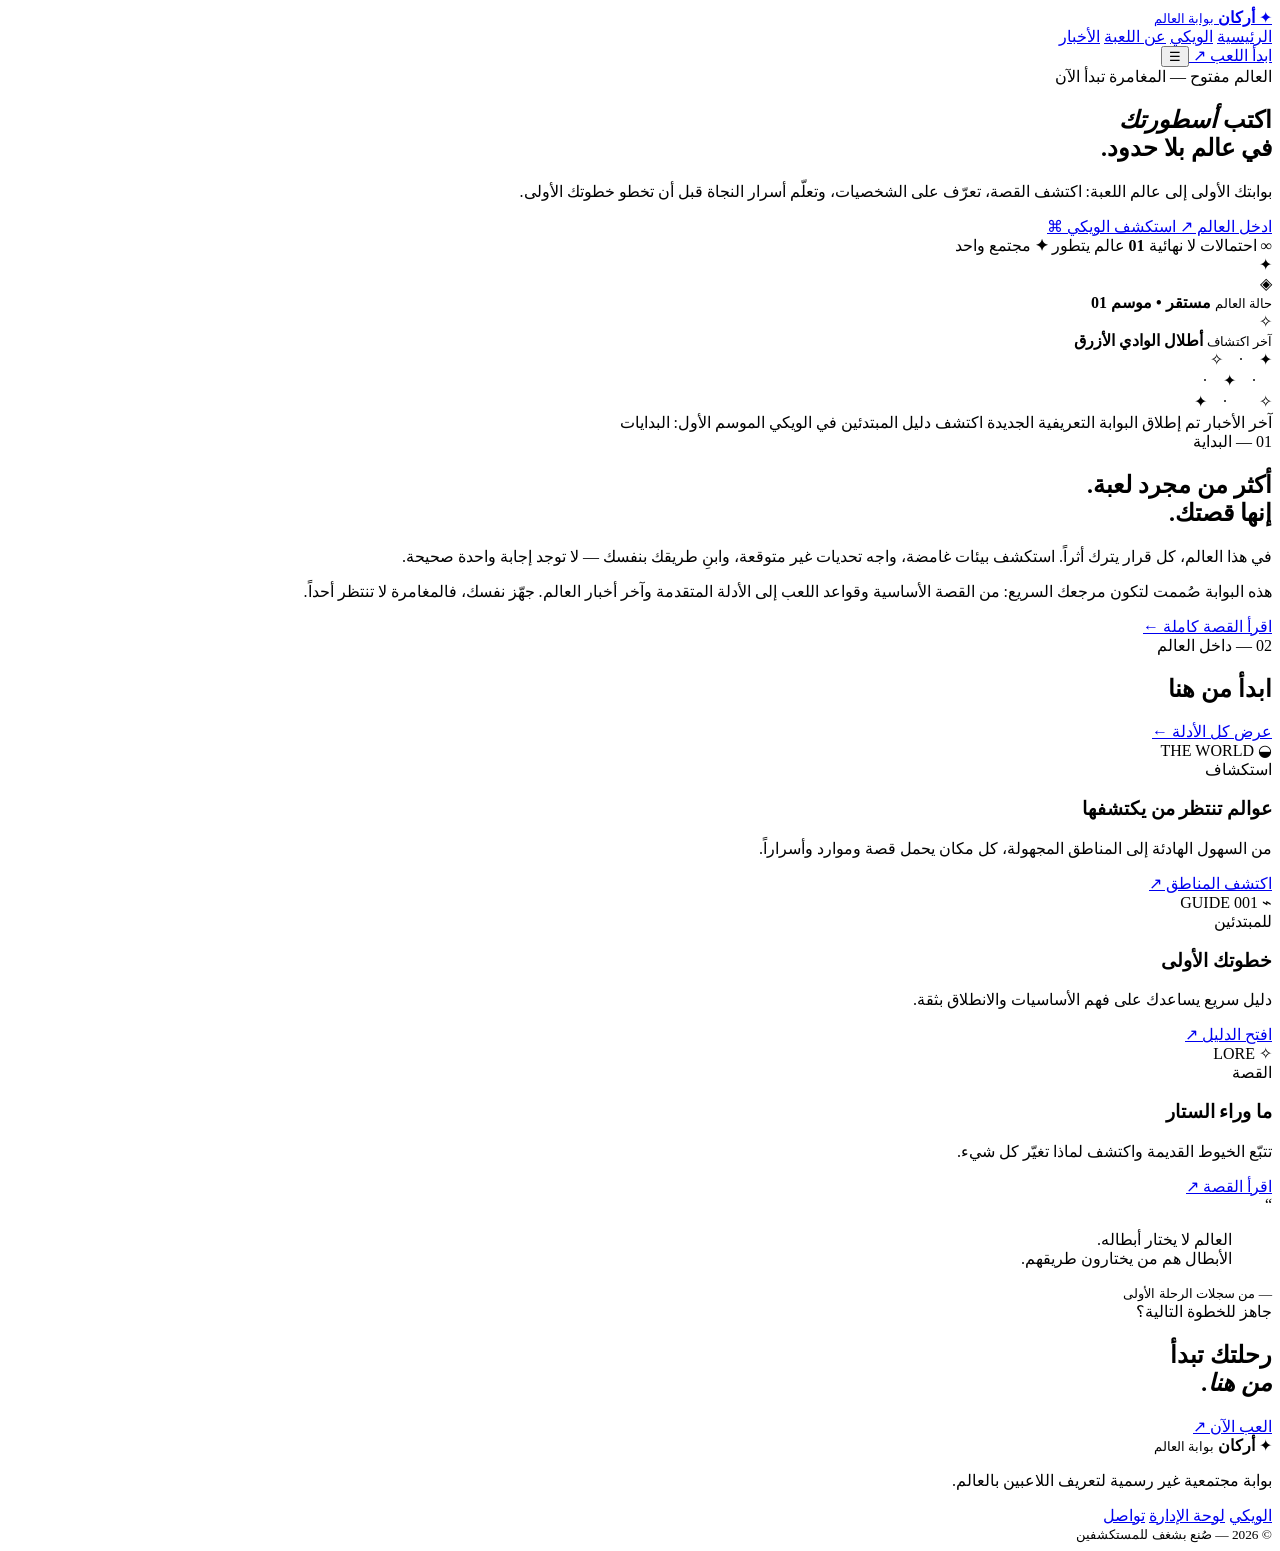
==== index.html @ d776ff3a "Create index.html for game portal in Arabic Added a new HTML file for the game portal with Arabic co" ====
<!doctype html>
<html lang="ar" dir="rtl">
<head>
  <meta charset="UTF-8" />
  <meta name="viewport" content="width=device-width, initial-scale=1.0" />
  <meta name="description" content="بوابة رسمية تعريفية لعالم اللعبة — الأخبار، الويكي، الأدلة، وكل ما تحتاجه لتبدأ رحلتك." />
  <meta name="theme-color" content="#080b16" />
  <title>أركان | بوابة اللعبة الرسمية</title>

  <link rel="preconnect" href="https://fonts.googleapis.com" />
  <link rel="preconnect" href="https://fonts.gstatic.com" crossorigin />
  <link href="https://fonts.googleapis.com/css2?family=Cairo:wght@400;600;700;800;900&family=Orbitron:wght@500;700;800&display=swap" rel="stylesheet" />

  <link rel="stylesheet" href="styles.css" />
</head>
<body>
  <div class="noise"></div>

  <header class="site-header">
    <a class="brand" href="index.html" aria-label="العودة للرئيسية">
      <span class="brand-mark">✦</span>
      <span class="brand-copy">
        <b data-site-name>أركان</b>
        <small>بوابة العالم</small>
      </span>
    </a>

    <nav class="main-nav" aria-label="التنقل الرئيسي">
      <a class="active" href="index.html">الرئيسية</a>
      <a href="wiki.html">الويكي</a>
      <a href="#about">عن اللعبة</a>
      <a href="#news">الأخبار</a>
    </nav>

    <a class="header-cta" data-game-link href="https://reliably-map-sandstone.ngrok-free.dev/" target="_blank" rel="noopener">
      ابدأ اللعب <span>↗</span>
    </a>

    <button class="menu-toggle" aria-label="فتح القائمة">☰</button>
  </header>

  <main>
    <section class="hero section-shell">
      <div class="hero-content reveal">
        <div class="eyebrow"><span class="pulse-dot"></span> العالم مفتوح — المغامرة تبدأ الآن</div>
        <h1>اكتب <em>أسطورتك</em><br />في عالم بلا حدود.</h1>
        <p class="hero-lead">بوابتك الأولى إلى عالم اللعبة: اكتشف القصة، تعرّف على الشخصيات، وتعلّم أسرار النجاة قبل أن تخطو خطوتك الأولى.</p>

        <div class="hero-actions">
          <a class="button button-primary" data-game-link href="https://reliably-map-sandstone.ngrok-free.dev/" target="_blank" rel="noopener">
            ادخل العالم <span>↗</span>
          </a>
          <a class="button button-ghost" href="wiki.html">
            استكشف الويكي <span>⌘</span>
          </a>
        </div>

        <div class="hero-meta">
          <span><b>∞</b> احتمالات لا نهائية</span>
          <span><b>01</b> عالم يتطور</span>
          <span><b>✦</b> مجتمع واحد</span>
        </div>
      </div>

      <div class="hero-art reveal">
        <div class="orbit orbit-one"></div>
        <div class="orbit orbit-two"></div>
        <div class="sun-core"><span>✦</span></div>

        <div class="floating-card card-top">
          <span class="card-icon">◈</span>
          <div>
            <small>حالة العالم</small>
            <strong>مستقر • موسم 01</strong>
          </div>
        </div>

        <div class="floating-card card-bottom">
          <span class="card-icon purple">✧</span>
          <div>
            <small>آخر اكتشاف</small>
            <strong>أطلال الوادي الأزرق</strong>
          </div>
        </div>

        <div class="constellation">
          ✦　·　✧<br />
          　·　✦　·<br />
          ✧　　·　✦
        </div>
      </div>
    </section>

    <section class="ticker">
      <div class="ticker-inner">
        <span class="ticker-label">آخر الأخبار</span>
        <span>تم إطلاق البوابة التعريفية الجديدة</span>
        <span>اكتشف دليل المبتدئين في الويكي</span>
        <span>الموسم الأول: البدايات</span>
      </div>
    </section>

    <section id="about" class="section-shell intro-grid">
      <div class="section-heading reveal">
        <span class="eyebrow">01 — البداية</span>
        <h2>أكثر من مجرد لعبة.<br /><span>إنها قصتك.</span></h2>
      </div>

      <div class="intro-copy reveal">
        <p class="large-copy">في هذا العالم، كل قرار يترك أثراً. استكشف بيئات غامضة، واجه تحديات غير متوقعة، وابنِ طريقك بنفسك — لا توجد إجابة واحدة صحيحة.</p>
        <p>هذه البوابة صُممت لتكون مرجعك السريع: من القصة الأساسية وقواعد اللعب إلى الأدلة المتقدمة وآخر أخبار العالم. جهّز نفسك، فالمغامرة لا تنتظر أحداً.</p>
        <a class="text-link" href="wiki.html">اقرأ القصة كاملة <span>←</span></a>
      </div>
    </section>

    <section id="news" class="section-shell feature-section">
      <div class="section-title-row">
        <div>
          <span class="eyebrow">02 — داخل العالم</span>
          <h2>ابدأ من هنا</h2>
        </div>
        <a class="text-link" href="wiki.html">عرض كل الأدلة <span>←</span></a>
      </div>

      <div class="feature-grid">
        <article class="feature-card feature-large">
          <div class="feature-visual visual-world">
            <span class="visual-symbol">◒</span>
            <span class="visual-label">THE WORLD</span>
          </div>

          <div class="feature-body">
            <span class="tag">استكشاف</span>
            <h3>عوالم تنتظر من يكتشفها</h3>
            <p>من السهول الهادئة إلى المناطق المجهولة، كل مكان يحمل قصة وموارد وأسراراً.</p>
            <a class="arrow-link" href="wiki.html#world">اكتشف المناطق <span>↗</span></a>
          </div>
        </article>

        <article class="feature-card">
          <div class="feature-visual visual-guide">
            <span class="visual-symbol">⌁</span>
            <span class="visual-label">GUIDE 001</span>
          </div>

          <div class="feature-body">
            <span class="tag">للمبتدئين</span>
            <h3>خطوتك الأولى</h3>
            <p>دليل سريع يساعدك على فهم الأساسيات والانطلاق بثقة.</p>
            <a class="arrow-link" href="wiki.html#beginner">افتح الدليل <span>↗</span></a>
          </div>
        </article>

        <article class="feature-card">
          <div class="feature-visual visual-lore">
            <span class="visual-symbol">✧</span>
            <span class="visual-label">LORE</span>
          </div>

          <div class="feature-body">
            <span class="tag">القصة</span>
            <h3>ما وراء الستار</h3>
            <p>تتبّع الخيوط القديمة واكتشف لماذا تغيّر كل شيء.</p>
            <a class="arrow-link" href="wiki.html#lore">اقرأ القصة <span>↗</span></a>
          </div>
        </article>
      </div>
    </section>

    <section class="section-shell quote-section">
      <div class="quote-mark">“</div>
      <blockquote>
        العالم لا يختار أبطاله.<br />
        <span>الأبطال هم من يختارون طريقهم.</span>
      </blockquote>
      <div class="quote-line"></div>
      <small>— من سجلات الرحلة الأولى</small>
    </section>

    <section class="section-shell cta-banner">
      <div>
        <span class="eyebrow">جاهز للخطوة التالية؟</span>
        <h2>رحلتك تبدأ<br /><em>من هنا.</em></h2>
      </div>
      <a class="button button-primary" data-game-link href="https://reliably-map-sandstone.ngrok-free.dev/" target="_blank" rel="noopener">
        العب الآن <span>↗</span>
      </a>
    </section>
  </main>

  <footer class="site-footer section-shell">
    <div class="brand">
      <span class="brand-mark">✦</span>
      <span class="brand-copy">
        <b data-site-name>أركان</b>
        <small>بوابة العالم</small>
      </span>
    </div>

    <p>بوابة مجتمعية غير رسمية لتعريف اللاعبين بالعالم.</p>

    <div class="footer-links">
      <a href="wiki.html">الويكي</a>
      <a href="admin.html">لوحة الإدارة</a>
      <a href="mailto:hello@example.com">تواصل</a>
    </div>

    <small class="copyright">© 2026 — صُنع بشغف للمستكشفين</small>
  </footer>

  <script src="app.js"></script>
</body>
</html>
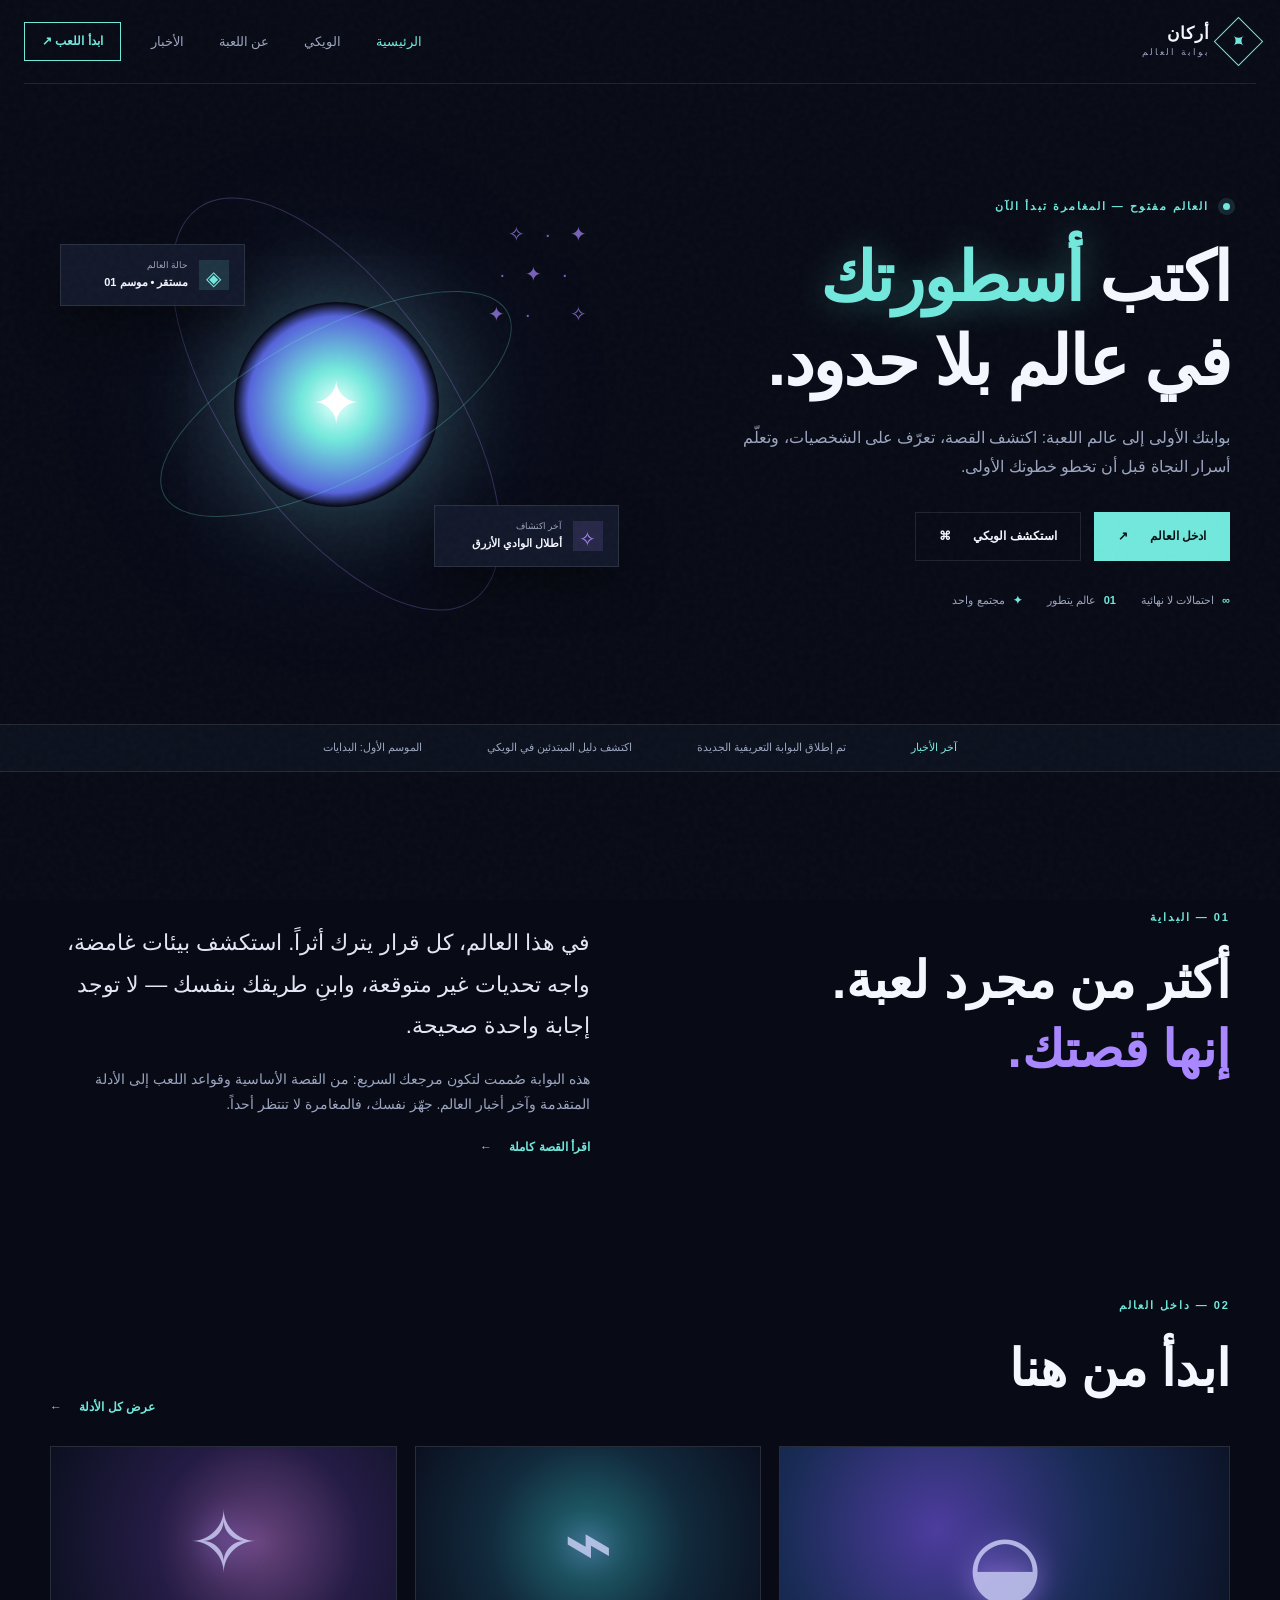
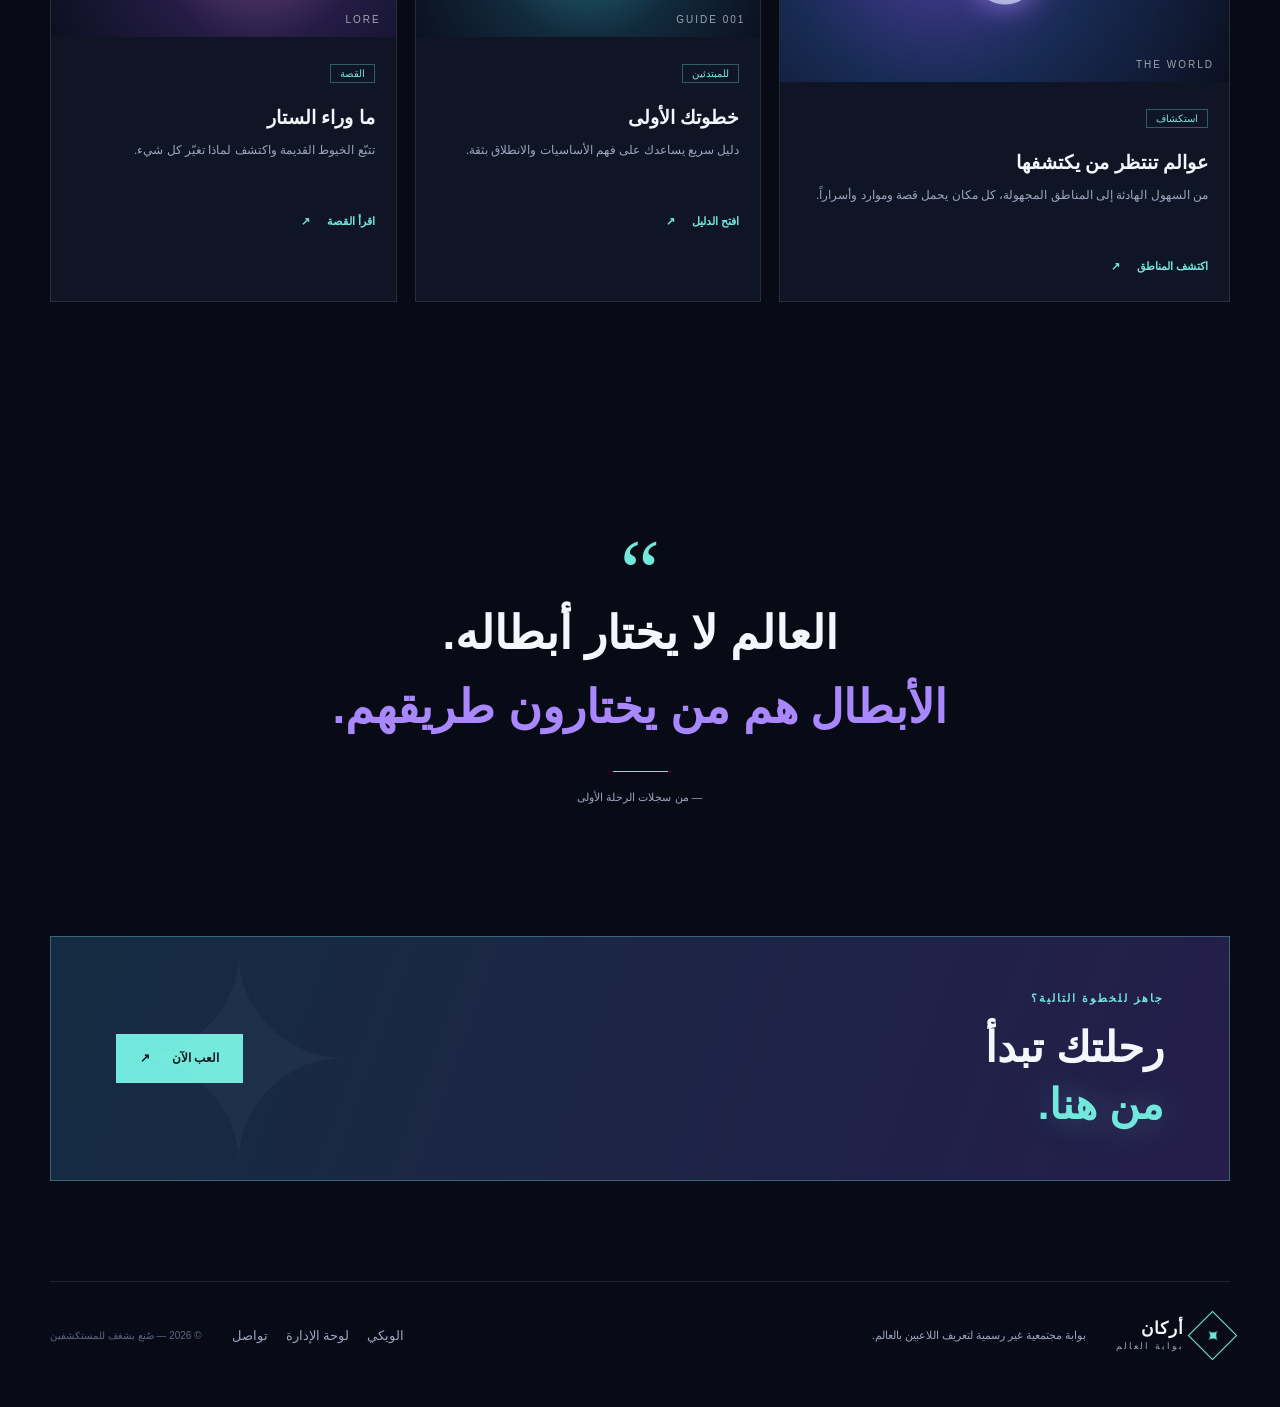
==== commit 8c07e40b: "Add files via upload" ====
--- a/index.html
+++ b/index.html
@@ -1,213 +1,213 @@
-<!doctype html>
-<html lang="ar" dir="rtl">
-<head>
-  <meta charset="UTF-8" />
-  <meta name="viewport" content="width=device-width, initial-scale=1.0" />
-  <meta name="description" content="بوابة رسمية تعريفية لعالم اللعبة — الأخبار، الويكي، الأدلة، وكل ما تحتاجه لتبدأ رحلتك." />
-  <meta name="theme-color" content="#080b16" />
-  <title>أركان | بوابة اللعبة الرسمية</title>
-
-  <link rel="preconnect" href="https://fonts.googleapis.com" />
-  <link rel="preconnect" href="https://fonts.gstatic.com" crossorigin />
-  <link href="https://fonts.googleapis.com/css2?family=Cairo:wght@400;600;700;800;900&family=Orbitron:wght@500;700;800&display=swap" rel="stylesheet" />
-
-  <link rel="stylesheet" href="styles.css" />
-</head>
-<body>
-  <div class="noise"></div>
-
-  <header class="site-header">
-    <a class="brand" href="index.html" aria-label="العودة للرئيسية">
-      <span class="brand-mark">✦</span>
-      <span class="brand-copy">
-        <b data-site-name>أركان</b>
-        <small>بوابة العالم</small>
-      </span>
-    </a>
-
-    <nav class="main-nav" aria-label="التنقل الرئيسي">
-      <a class="active" href="index.html">الرئيسية</a>
-      <a href="wiki.html">الويكي</a>
-      <a href="#about">عن اللعبة</a>
-      <a href="#news">الأخبار</a>
-    </nav>
-
-    <a class="header-cta" data-game-link href="https://reliably-map-sandstone.ngrok-free.dev/" target="_blank" rel="noopener">
-      ابدأ اللعب <span>↗</span>
-    </a>
-
-    <button class="menu-toggle" aria-label="فتح القائمة">☰</button>
-  </header>
-
-  <main>
-    <section class="hero section-shell">
-      <div class="hero-content reveal">
-        <div class="eyebrow"><span class="pulse-dot"></span> العالم مفتوح — المغامرة تبدأ الآن</div>
-        <h1>اكتب <em>أسطورتك</em><br />في عالم بلا حدود.</h1>
-        <p class="hero-lead">بوابتك الأولى إلى عالم اللعبة: اكتشف القصة، تعرّف على الشخصيات، وتعلّم أسرار النجاة قبل أن تخطو خطوتك الأولى.</p>
-
-        <div class="hero-actions">
-          <a class="button button-primary" data-game-link href="https://reliably-map-sandstone.ngrok-free.dev/" target="_blank" rel="noopener">
-            ادخل العالم <span>↗</span>
-          </a>
-          <a class="button button-ghost" href="wiki.html">
-            استكشف الويكي <span>⌘</span>
-          </a>
-        </div>
-
-        <div class="hero-meta">
-          <span><b>∞</b> احتمالات لا نهائية</span>
-          <span><b>01</b> عالم يتطور</span>
-          <span><b>✦</b> مجتمع واحد</span>
-        </div>
-      </div>
-
-      <div class="hero-art reveal">
-        <div class="orbit orbit-one"></div>
-        <div class="orbit orbit-two"></div>
-        <div class="sun-core"><span>✦</span></div>
-
-        <div class="floating-card card-top">
-          <span class="card-icon">◈</span>
-          <div>
-            <small>حالة العالم</small>
-            <strong>مستقر • موسم 01</strong>
-          </div>
-        </div>
-
-        <div class="floating-card card-bottom">
-          <span class="card-icon purple">✧</span>
-          <div>
-            <small>آخر اكتشاف</small>
-            <strong>أطلال الوادي الأزرق</strong>
-          </div>
-        </div>
-
-        <div class="constellation">
-          ✦　·　✧<br />
-          　·　✦　·<br />
-          ✧　　·　✦
-        </div>
-      </div>
-    </section>
-
-    <section class="ticker">
-      <div class="ticker-inner">
-        <span class="ticker-label">آخر الأخبار</span>
-        <span>تم إطلاق البوابة التعريفية الجديدة</span>
-        <span>اكتشف دليل المبتدئين في الويكي</span>
-        <span>الموسم الأول: البدايات</span>
-      </div>
-    </section>
-
-    <section id="about" class="section-shell intro-grid">
-      <div class="section-heading reveal">
-        <span class="eyebrow">01 — البداية</span>
-        <h2>أكثر من مجرد لعبة.<br /><span>إنها قصتك.</span></h2>
-      </div>
-
-      <div class="intro-copy reveal">
-        <p class="large-copy">في هذا العالم، كل قرار يترك أثراً. استكشف بيئات غامضة، واجه تحديات غير متوقعة، وابنِ طريقك بنفسك — لا توجد إجابة واحدة صحيحة.</p>
-        <p>هذه البوابة صُممت لتكون مرجعك السريع: من القصة الأساسية وقواعد اللعب إلى الأدلة المتقدمة وآخر أخبار العالم. جهّز نفسك، فالمغامرة لا تنتظر أحداً.</p>
-        <a class="text-link" href="wiki.html">اقرأ القصة كاملة <span>←</span></a>
-      </div>
-    </section>
-
-    <section id="news" class="section-shell feature-section">
-      <div class="section-title-row">
-        <div>
-          <span class="eyebrow">02 — داخل العالم</span>
-          <h2>ابدأ من هنا</h2>
-        </div>
-        <a class="text-link" href="wiki.html">عرض كل الأدلة <span>←</span></a>
-      </div>
-
-      <div class="feature-grid">
-        <article class="feature-card feature-large">
-          <div class="feature-visual visual-world">
-            <span class="visual-symbol">◒</span>
-            <span class="visual-label">THE WORLD</span>
-          </div>
-
-          <div class="feature-body">
-            <span class="tag">استكشاف</span>
-            <h3>عوالم تنتظر من يكتشفها</h3>
-            <p>من السهول الهادئة إلى المناطق المجهولة، كل مكان يحمل قصة وموارد وأسراراً.</p>
-            <a class="arrow-link" href="wiki.html#world">اكتشف المناطق <span>↗</span></a>
-          </div>
-        </article>
-
-        <article class="feature-card">
-          <div class="feature-visual visual-guide">
-            <span class="visual-symbol">⌁</span>
-            <span class="visual-label">GUIDE 001</span>
-          </div>
-
-          <div class="feature-body">
-            <span class="tag">للمبتدئين</span>
-            <h3>خطوتك الأولى</h3>
-            <p>دليل سريع يساعدك على فهم الأساسيات والانطلاق بثقة.</p>
-            <a class="arrow-link" href="wiki.html#beginner">افتح الدليل <span>↗</span></a>
-          </div>
-        </article>
-
-        <article class="feature-card">
-          <div class="feature-visual visual-lore">
-            <span class="visual-symbol">✧</span>
-            <span class="visual-label">LORE</span>
-          </div>
-
-          <div class="feature-body">
-            <span class="tag">القصة</span>
-            <h3>ما وراء الستار</h3>
-            <p>تتبّع الخيوط القديمة واكتشف لماذا تغيّر كل شيء.</p>
-            <a class="arrow-link" href="wiki.html#lore">اقرأ القصة <span>↗</span></a>
-          </div>
-        </article>
-      </div>
-    </section>
-
-    <section class="section-shell quote-section">
-      <div class="quote-mark">“</div>
-      <blockquote>
-        العالم لا يختار أبطاله.<br />
-        <span>الأبطال هم من يختارون طريقهم.</span>
-      </blockquote>
-      <div class="quote-line"></div>
-      <small>— من سجلات الرحلة الأولى</small>
-    </section>
-
-    <section class="section-shell cta-banner">
-      <div>
-        <span class="eyebrow">جاهز للخطوة التالية؟</span>
-        <h2>رحلتك تبدأ<br /><em>من هنا.</em></h2>
-      </div>
-      <a class="button button-primary" data-game-link href="https://reliably-map-sandstone.ngrok-free.dev/" target="_blank" rel="noopener">
-        العب الآن <span>↗</span>
-      </a>
-    </section>
-  </main>
-
-  <footer class="site-footer section-shell">
-    <div class="brand">
-      <span class="brand-mark">✦</span>
-      <span class="brand-copy">
-        <b data-site-name>أركان</b>
-        <small>بوابة العالم</small>
-      </span>
-    </div>
-
-    <p>بوابة مجتمعية غير رسمية لتعريف اللاعبين بالعالم.</p>
-
-    <div class="footer-links">
-      <a href="wiki.html">الويكي</a>
-      <a href="admin.html">لوحة الإدارة</a>
-      <a href="mailto:hello@example.com">تواصل</a>
-    </div>
-
-    <small class="copyright">© 2026 — صُنع بشغف للمستكشفين</small>
-  </footer>
-
-  <script src="app.js"></script>
-</body>
-</html>
+<!doctype html>
+<html lang="ar" dir="rtl">
+<head>
+  <meta charset="UTF-8" />
+  <meta name="viewport" content="width=device-width, initial-scale=1.0" />
+  <meta name="description" content="بوابة رسمية تعريفية لعالم اللعبة — الأخبار، الويكي، الأدلة، وكل ما تحتاجه لتبدأ رحلتك." />
+  <meta name="theme-color" content="#080b16" />
+  <title>أركان | بوابة اللعبة الرسمية</title>
+
+  <link rel="preconnect" href="https://fonts.googleapis.com" />
+  <link rel="preconnect" href="https://fonts.gstatic.com" crossorigin />
+  <link href="https://fonts.googleapis.com/css2?family=Cairo:wght@400;600;700;800;900&family=Orbitron:wght@500;700;800&display=swap" rel="stylesheet" />
+
+  <link rel="stylesheet" href="styles.css" />
+</head>
+<body>
+  <div class="noise"></div>
+
+  <header class="site-header">
+    <a class="brand" href="index.html" aria-label="العودة للرئيسية">
+      <span class="brand-mark">✦</span>
+      <span class="brand-copy">
+        <b data-site-name>أركان</b>
+        <small>بوابة العالم</small>
+      </span>
+    </a>
+
+    <nav class="main-nav" aria-label="التنقل الرئيسي">
+      <a class="active" href="index.html">الرئيسية</a>
+      <a href="wiki.html">الويكي</a>
+      <a href="#about">عن اللعبة</a>
+      <a href="#news">الأخبار</a>
+    </nav>
+
+    <a class="header-cta" data-game-link href="https://reliably-map-sandstone.ngrok-free.dev/" target="_blank" rel="noopener">
+      ابدأ اللعب <span>↗</span>
+    </a>
+
+    <button class="menu-toggle" aria-label="فتح القائمة">☰</button>
+  </header>
+
+  <main>
+    <section class="hero section-shell">
+      <div class="hero-content reveal">
+        <div class="eyebrow"><span class="pulse-dot"></span> العالم مفتوح — المغامرة تبدأ الآن</div>
+        <h1>اكتب <em>أسطورتك</em><br />في عالم بلا حدود.</h1>
+        <p class="hero-lead">بوابتك الأولى إلى عالم اللعبة: اكتشف القصة، تعرّف على الشخصيات، وتعلّم أسرار النجاة قبل أن تخطو خطوتك الأولى.</p>
+
+        <div class="hero-actions">
+          <a class="button button-primary" data-game-link href="https://reliably-map-sandstone.ngrok-free.dev/" target="_blank" rel="noopener">
+            ادخل العالم <span>↗</span>
+          </a>
+          <a class="button button-ghost" href="wiki.html">
+            استكشف الويكي <span>⌘</span>
+          </a>
+        </div>
+
+        <div class="hero-meta">
+          <span><b>∞</b> احتمالات لا نهائية</span>
+          <span><b>01</b> عالم يتطور</span>
+          <span><b>✦</b> مجتمع واحد</span>
+        </div>
+      </div>
+
+      <div class="hero-art reveal">
+        <div class="orbit orbit-one"></div>
+        <div class="orbit orbit-two"></div>
+        <div class="sun-core"><span>✦</span></div>
+
+        <div class="floating-card card-top">
+          <span class="card-icon">◈</span>
+          <div>
+            <small>حالة العالم</small>
+            <strong>مستقر • موسم 01</strong>
+          </div>
+        </div>
+
+        <div class="floating-card card-bottom">
+          <span class="card-icon purple">✧</span>
+          <div>
+            <small>آخر اكتشاف</small>
+            <strong>أطلال الوادي الأزرق</strong>
+          </div>
+        </div>
+
+        <div class="constellation">
+          ✦　·　✧<br />
+          　·　✦　·<br />
+          ✧　　·　✦
+        </div>
+      </div>
+    </section>
+
+    <section class="ticker">
+      <div class="ticker-inner">
+        <span class="ticker-label">آخر الأخبار</span>
+        <span>تم إطلاق البوابة التعريفية الجديدة</span>
+        <span>اكتشف دليل المبتدئين في الويكي</span>
+        <span>الموسم الأول: البدايات</span>
+      </div>
+    </section>
+
+    <section id="about" class="section-shell intro-grid">
+      <div class="section-heading reveal">
+        <span class="eyebrow">01 — البداية</span>
+        <h2>أكثر من مجرد لعبة.<br /><span>إنها قصتك.</span></h2>
+      </div>
+
+      <div class="intro-copy reveal">
+        <p class="large-copy">في هذا العالم، كل قرار يترك أثراً. استكشف بيئات غامضة، واجه تحديات غير متوقعة، وابنِ طريقك بنفسك — لا توجد إجابة واحدة صحيحة.</p>
+        <p>هذه البوابة صُممت لتكون مرجعك السريع: من القصة الأساسية وقواعد اللعب إلى الأدلة المتقدمة وآخر أخبار العالم. جهّز نفسك، فالمغامرة لا تنتظر أحداً.</p>
+        <a class="text-link" href="wiki.html">اقرأ القصة كاملة <span>←</span></a>
+      </div>
+    </section>
+
+    <section id="news" class="section-shell feature-section">
+      <div class="section-title-row">
+        <div>
+          <span class="eyebrow">02 — داخل العالم</span>
+          <h2>ابدأ من هنا</h2>
+        </div>
+        <a class="text-link" href="wiki.html">عرض كل الأدلة <span>←</span></a>
+      </div>
+
+      <div class="feature-grid">
+        <article class="feature-card feature-large">
+          <div class="feature-visual visual-world">
+            <span class="visual-symbol">◒</span>
+            <span class="visual-label">THE WORLD</span>
+          </div>
+
+          <div class="feature-body">
+            <span class="tag">استكشاف</span>
+            <h3>عوالم تنتظر من يكتشفها</h3>
+            <p>من السهول الهادئة إلى المناطق المجهولة، كل مكان يحمل قصة وموارد وأسراراً.</p>
+            <a class="arrow-link" href="wiki.html#world">اكتشف المناطق <span>↗</span></a>
+          </div>
+        </article>
+
+        <article class="feature-card">
+          <div class="feature-visual visual-guide">
+            <span class="visual-symbol">⌁</span>
+            <span class="visual-label">GUIDE 001</span>
+          </div>
+
+          <div class="feature-body">
+            <span class="tag">للمبتدئين</span>
+            <h3>خطوتك الأولى</h3>
+            <p>دليل سريع يساعدك على فهم الأساسيات والانطلاق بثقة.</p>
+            <a class="arrow-link" href="wiki.html#beginner">افتح الدليل <span>↗</span></a>
+          </div>
+        </article>
+
+        <article class="feature-card">
+          <div class="feature-visual visual-lore">
+            <span class="visual-symbol">✧</span>
+            <span class="visual-label">LORE</span>
+          </div>
+
+          <div class="feature-body">
+            <span class="tag">القصة</span>
+            <h3>ما وراء الستار</h3>
+            <p>تتبّع الخيوط القديمة واكتشف لماذا تغيّر كل شيء.</p>
+            <a class="arrow-link" href="wiki.html#lore">اقرأ القصة <span>↗</span></a>
+          </div>
+        </article>
+      </div>
+    </section>
+
+    <section class="section-shell quote-section">
+      <div class="quote-mark">“</div>
+      <blockquote>
+        العالم لا يختار أبطاله.<br />
+        <span>الأبطال هم من يختارون طريقهم.</span>
+      </blockquote>
+      <div class="quote-line"></div>
+      <small>— من سجلات الرحلة الأولى</small>
+    </section>
+
+    <section class="section-shell cta-banner">
+      <div>
+        <span class="eyebrow">جاهز للخطوة التالية؟</span>
+        <h2>رحلتك تبدأ<br /><em>من هنا.</em></h2>
+      </div>
+      <a class="button button-primary" data-game-link href="https://reliably-map-sandstone.ngrok-free.dev/" target="_blank" rel="noopener">
+        العب الآن <span>↗</span>
+      </a>
+    </section>
+  </main>
+
+  <footer class="site-footer section-shell">
+    <div class="brand">
+      <span class="brand-mark">✦</span>
+      <span class="brand-copy">
+        <b data-site-name>أركان</b>
+        <small>بوابة العالم</small>
+      </span>
+    </div>
+
+    <p>بوابة مجتمعية غير رسمية لتعريف اللاعبين بالعالم.</p>
+
+    <div class="footer-links">
+      <a href="wiki.html">الويكي</a>
+      <a href="admin.html">لوحة الإدارة</a>
+      <a href="mailto:hello@example.com">تواصل</a>
+    </div>
+
+    <small class="copyright">© 2026 — صُنع بشغف للمستكشفين</small>
+  </footer>
+
+  <script src="app.js"></script>
+</body>
+</html>
--- a/styles.css
+++ b/styles.css
@@ -0,0 +1,636 @@
+:root {
+  --bg: #080b16;
+  --panel: #101526;
+  --panel-2: #151c30;
+  --text: #f5f7ff;
+  --muted: #9ba5bf;
+  --line: rgba(255, 255, 255, 0.1);
+  --cyan: #72e8dc;
+  --violet: #a987ff;
+  --pink: #fa78b9;
+  --font: "Cairo", sans-serif;
+  --display: "Orbitron", "Cairo", sans-serif;
+}
+
+* { box-sizing: border-box; }
+html { scroll-behavior: smooth; }
+body {
+  margin: 0;
+  background: var(--bg);
+  color: var(--text);
+  font-family: var(--font);
+  line-height: 1.8;
+  overflow-x: hidden;
+}
+
+.noise {
+  position: fixed;
+  inset: 0;
+  pointer-events: none;
+  opacity: 0.035;
+  z-index: 10;
+  background-image: url("data:image/svg+xml,%3Csvg viewBox='0 0 180 180' xmlns='http://www.w3.org/2000/svg'%3E%3Cfilter id='n'%3E%3CfeTurbulence type='fractalNoise' baseFrequency='.9' numOctaves='4' stitchTiles='stitch'/%3E%3C/filter%3E%3Crect width='100%25' height='100%25' filter='url(%23n)' opacity='.8'/%3E%3C/svg%3E");
+}
+
+.section-shell {
+  width: min(1180px, calc(100% - 48px));
+  margin: auto;
+}
+
+.site-header {
+  height: 84px;
+  width: min(1280px, calc(100% - 48px));
+  margin: auto;
+  display: flex;
+  align-items: center;
+  justify-content: space-between;
+  gap: 30px;
+  border-bottom: 1px solid var(--line);
+  position: relative;
+  z-index: 2;
+}
+
+.brand {
+  display: flex;
+  align-items: center;
+  gap: 11px;
+  color: var(--text);
+  text-decoration: none;
+}
+
+.brand-mark {
+  display: grid;
+  place-items: center;
+  width: 35px;
+  height: 35px;
+  border: 1px solid var(--cyan);
+  color: var(--cyan);
+  transform: rotate(45deg);
+  font-size: 19px;
+}
+
+.brand-mark::first-letter { transform: rotate(-45deg); }
+
+.brand-copy {
+  display: flex;
+  flex-direction: column;
+  line-height: 1.1;
+}
+
+.brand-copy b {
+  font-family: var(--display);
+  font-size: 17px;
+  letter-spacing: 1px;
+}
+
+.brand-copy small {
+  font-size: 9px;
+  color: var(--muted);
+  letter-spacing: 2px;
+  margin-top: 4px;
+}
+
+.main-nav {
+  display: flex;
+  gap: 35px;
+  margin-right: auto;
+}
+
+.main-nav a,
+.footer-links a {
+  color: var(--muted);
+  text-decoration: none;
+  font-size: 13px;
+  transition: 0.2s;
+}
+
+.main-nav a:hover,
+.main-nav a.active,
+.footer-links a:hover {
+  color: var(--cyan);
+}
+
+.header-cta,
+.button {
+  border: 1px solid var(--cyan);
+  color: var(--cyan);
+  padding: 8px 17px;
+  text-decoration: none;
+  font-size: 12px;
+  font-weight: 700;
+  transition: 0.25s;
+}
+
+.header-cta:hover,
+.button-primary:hover {
+  background: var(--cyan);
+  color: #081016;
+  box-shadow: 0 0 30px #72e8dc55;
+}
+
+.menu-toggle {
+  display: none;
+  background: none;
+  border: 0;
+  color: var(--text);
+  font-size: 22px;
+}
+
+.hero {
+  min-height: 640px;
+  display: grid;
+  grid-template-columns: 1fr 1fr;
+  align-items: center;
+  gap: 35px;
+  position: relative;
+}
+
+.hero-content { padding: 70px 0; }
+
+.eyebrow {
+  font-size: 11px;
+  letter-spacing: 2px;
+  color: var(--cyan);
+  font-weight: 700;
+}
+
+.pulse-dot {
+  display: inline-block;
+  width: 7px;
+  height: 7px;
+  background: var(--cyan);
+  border-radius: 50%;
+  box-shadow: 0 0 0 5px #72e8dc22;
+  margin-left: 9px;
+}
+
+.hero h1 {
+  font-size: clamp(42px, 5.3vw, 76px);
+  line-height: 1.25;
+  margin: 19px 0;
+  font-weight: 900;
+  letter-spacing: -2px;
+}
+
+.hero h1 em,
+.cta-banner em {
+  font-style: normal;
+  color: var(--cyan);
+  text-shadow: 0 0 35px #72e8dc55;
+}
+
+.hero-lead {
+  color: var(--muted);
+  max-width: 510px;
+  font-size: 16px;
+}
+
+.hero-actions {
+  display: flex;
+  gap: 13px;
+  margin: 30px 0;
+}
+
+.button {
+  display: inline-flex;
+  align-items: center;
+  gap: 22px;
+  padding: 13px 23px;
+}
+
+.button-primary {
+  background: var(--cyan);
+  color: #081016;
+  border-color: var(--cyan);
+}
+
+.button-ghost {
+  border-color: var(--line);
+  color: var(--text);
+}
+
+.button-ghost:hover {
+  border-color: var(--cyan);
+  color: var(--cyan);
+}
+
+.hero-meta {
+  display: flex;
+  gap: 25px;
+  color: var(--muted);
+  font-size: 11px;
+}
+
+.hero-meta b {
+  color: var(--cyan);
+  font-family: var(--display);
+  margin-left: 5px;
+}
+
+.hero-art {
+  height: 500px;
+  position: relative;
+  display: grid;
+  place-items: center;
+}
+
+.sun-core {
+  width: 205px;
+  height: 205px;
+  border-radius: 50%;
+  display: grid;
+  place-items: center;
+  background: radial-gradient(circle, #c6fff8 0, #72e8dc 25%, #5664db 61%, transparent 70%);
+  box-shadow: 0 0 100px #72e8dc55, 0 0 200px #7766ff33;
+  animation: float 6s ease-in-out infinite;
+}
+
+.sun-core span {
+  font-size: 60px;
+  color: white;
+  text-shadow: 0 0 25px white;
+}
+
+.orbit {
+  position: absolute;
+  border: 1px solid #72e8dc44;
+  border-radius: 50%;
+  transform: rotate(-28deg);
+}
+
+.orbit-one { width: 390px; height: 150px; }
+.orbit-two {
+  width: 480px;
+  height: 220px;
+  transform: rotate(55deg);
+  border-color: #a987ff44;
+}
+
+.constellation {
+  position: absolute;
+  top: 60px;
+  right: 35px;
+  color: #a987ff;
+  font-size: 20px;
+  line-height: 2;
+  opacity: 0.7;
+}
+
+.floating-card {
+  position: absolute;
+  background: #131a2cf2;
+  border: 1px solid var(--line);
+  padding: 12px 15px;
+  display: flex;
+  align-items: center;
+  gap: 10px;
+  min-width: 185px;
+  box-shadow: 0 20px 45px #0006;
+}
+
+.card-top { top: 90px; left: 10px; }
+.card-bottom { bottom: 87px; right: 4px; }
+
+.card-icon {
+  width: 30px;
+  height: 30px;
+  display: grid;
+  place-items: center;
+  background: #72e8dc22;
+  color: var(--cyan);
+  font-size: 20px;
+}
+
+.card-icon.purple {
+  background: #a987ff22;
+  color: var(--violet);
+}
+
+.floating-card small {
+  display: block;
+  color: var(--muted);
+  font-size: 9px;
+}
+
+.floating-card strong {
+  display: block;
+  font-size: 11px;
+}
+
+.ticker {
+  border-block: 1px solid var(--line);
+  background: #0c111e;
+  overflow: hidden;
+}
+
+.ticker-inner {
+  width: max-content;
+  min-width: 100%;
+  display: flex;
+  justify-content: center;
+  gap: 65px;
+  padding: 13px;
+  color: var(--muted);
+  font-size: 11px;
+}
+
+.ticker-label { color: var(--cyan); }
+
+.intro-grid {
+  display: grid;
+  grid-template-columns: 1fr 1fr;
+  gap: 100px;
+  padding: 130px 0;
+}
+
+.section-heading h2,
+.section-title-row h2,
+.cta-banner h2 {
+  font-size: clamp(32px, 4vw, 53px);
+  line-height: 1.35;
+  margin: 15px 0;
+  font-weight: 900;
+}
+
+.section-heading h2 span { color: var(--violet); }
+
+.intro-copy { padding-top: 20px; }
+
+.large-copy {
+  font-size: 22px;
+  line-height: 1.9;
+  margin: 0 0 20px;
+  color: #e2e6f4;
+}
+
+.intro-copy p:not(.large-copy) {
+  color: var(--muted);
+  font-size: 14px;
+}
+
+.text-link,
+.arrow-link {
+  color: var(--cyan);
+  text-decoration: none;
+  font-size: 12px;
+  font-weight: 700;
+}
+
+.text-link span,
+.arrow-link span {
+  margin-right: 14px;
+}
+
+.feature-section { padding-bottom: 130px; }
+
+.section-title-row {
+  display: flex;
+  justify-content: space-between;
+  align-items: end;
+  margin-bottom: 28px;
+}
+
+.feature-grid {
+  display: grid;
+  grid-template-columns: 1.3fr 1fr 1fr;
+  gap: 18px;
+}
+
+.feature-card {
+  background: var(--panel);
+  border: 1px solid var(--line);
+  transition: 0.3s;
+}
+
+.feature-card:hover {
+  transform: translateY(-7px);
+  border-color: #72e8dc66;
+}
+
+.feature-visual {
+  height: 190px;
+  display: flex;
+  align-items: center;
+  justify-content: center;
+  position: relative;
+  overflow: hidden;
+  background: radial-gradient(circle at 50% 40%, #4155a8, #131a38 55%, #0b1020);
+}
+
+.feature-large .feature-visual {
+  height: 235px;
+  background: radial-gradient(circle at 35% 35%, #4d3c9e, #182b54 48%, #0b1020);
+}
+
+.visual-guide {
+  background: radial-gradient(circle, #236b75, #112a3c 50%, #0b1020);
+}
+
+.visual-lore {
+  background: radial-gradient(circle at 60%, #69447d, #251c45 45%, #0b1020);
+}
+
+.visual-symbol {
+  font-size: 85px;
+  color: #d4d5ff;
+  opacity: 0.8;
+  text-shadow: 0 0 30px #a987ff;
+}
+
+.visual-label {
+  position: absolute;
+  bottom: 12px;
+  right: 15px;
+  font: 10px var(--display);
+  letter-spacing: 2px;
+  color: #ffffff99;
+}
+
+.feature-body { padding: 21px; }
+
+.tag {
+  font-size: 10px;
+  color: var(--cyan);
+  border: 1px solid #72e8dc55;
+  padding: 3px 9px;
+}
+
+.feature-body h3 {
+  font-size: 19px;
+  margin: 14px 0 5px;
+}
+
+.feature-body p {
+  font-size: 12px;
+  color: var(--muted);
+  min-height: 48px;
+  margin: 0 0 18px;
+}
+
+.arrow-link { font-size: 11px; }
+
+.quote-section {
+  text-align: center;
+  padding: 95px 20px 125px;
+}
+
+.quote-mark {
+  font: 90px Georgia;
+  color: var(--cyan);
+  height: 70px;
+  line-height: 1;
+}
+
+.quote-section blockquote {
+  font-size: clamp(27px, 4vw, 46px);
+  font-weight: 800;
+  line-height: 1.6;
+  margin: 0;
+}
+
+.quote-section blockquote span { color: var(--violet); }
+
+.quote-line {
+  width: 55px;
+  height: 1px;
+  background: var(--cyan);
+  margin: 27px auto 10px;
+}
+
+.quote-section small {
+  color: var(--muted);
+  font-size: 11px;
+}
+
+.cta-banner {
+  background: linear-gradient(110deg, #142c42, #251d4a);
+  border: 1px solid #72e8dc55;
+  min-height: 245px;
+  padding: 42px 65px;
+  display: flex;
+  justify-content: space-between;
+  align-items: center;
+  margin-bottom: 100px;
+  position: relative;
+  overflow: hidden;
+}
+
+.cta-banner:after {
+  content: '✦';
+  position: absolute;
+  font-size: 280px;
+  left: 70px;
+  bottom: -135px;
+  color: #ffffff08;
+}
+
+.cta-banner h2 {
+  margin: 8px 0 0;
+  font-size: 42px;
+}
+
+.site-footer {
+  border-top: 1px solid var(--line);
+  padding: 33px 0 50px;
+  display: flex;
+  align-items: center;
+  gap: 30px;
+}
+
+.site-footer p {
+  color: var(--muted);
+  font-size: 11px;
+  margin-left: auto;
+}
+
+.footer-links {
+  display: flex;
+  gap: 18px;
+}
+
+.copyright {
+  color: #5c6680;
+  font-size: 10px;
+}
+
+@keyframes float {
+  50% {
+    transform: translateY(-13px) scale(1.03);
+  }
+}
+
+.reveal {
+  animation: appear 0.8s both;
+}
+
+@keyframes appear {
+  from {
+    opacity: 0;
+    transform: translateY(15px);
+  }
+  to {
+    opacity: 1;
+    transform: none;
+  }
+}
+
+@media (max-width: 800px) {
+  .section-shell,
+  .site-header {
+    width: calc(100% - 30px);
+  }
+
+  .main-nav,
+  .header-cta { display: none; }
+
+  .menu-toggle { display: block; }
+
+  .hero {
+    grid-template-columns: 1fr;
+    min-height: auto;
+  }
+
+  .hero-content { padding: 75px 0 30px; }
+
+  .hero-art {
+    height: 390px;
+    transform: scale(0.8);
+  }
+
+  .intro-grid {
+    grid-template-columns: 1fr;
+    gap: 25px;
+    padding: 85px 0;
+  }
+
+  .feature-grid { grid-template-columns: 1fr; }
+
+  .feature-large .feature-visual,
+  .feature-visual { height: 180px; }
+
+  .ticker-inner { justify-content: flex-start; }
+
+  .cta-banner {
+    padding: 35px 25px;
+    display: block;
+  }
+
+  .cta-banner .button { margin-top: 25px; }
+
+  .site-footer {
+    flex-wrap: wrap;
+  }
+
+  .site-footer p {
+    order: 3;
+    width: 100%;
+    margin: 0;
+  }
+
+  .copyright { width: 100%; }
+
+  .hero-meta {
+    gap: 12px;
+    flex-wrap: wrap;
+  }
+}
